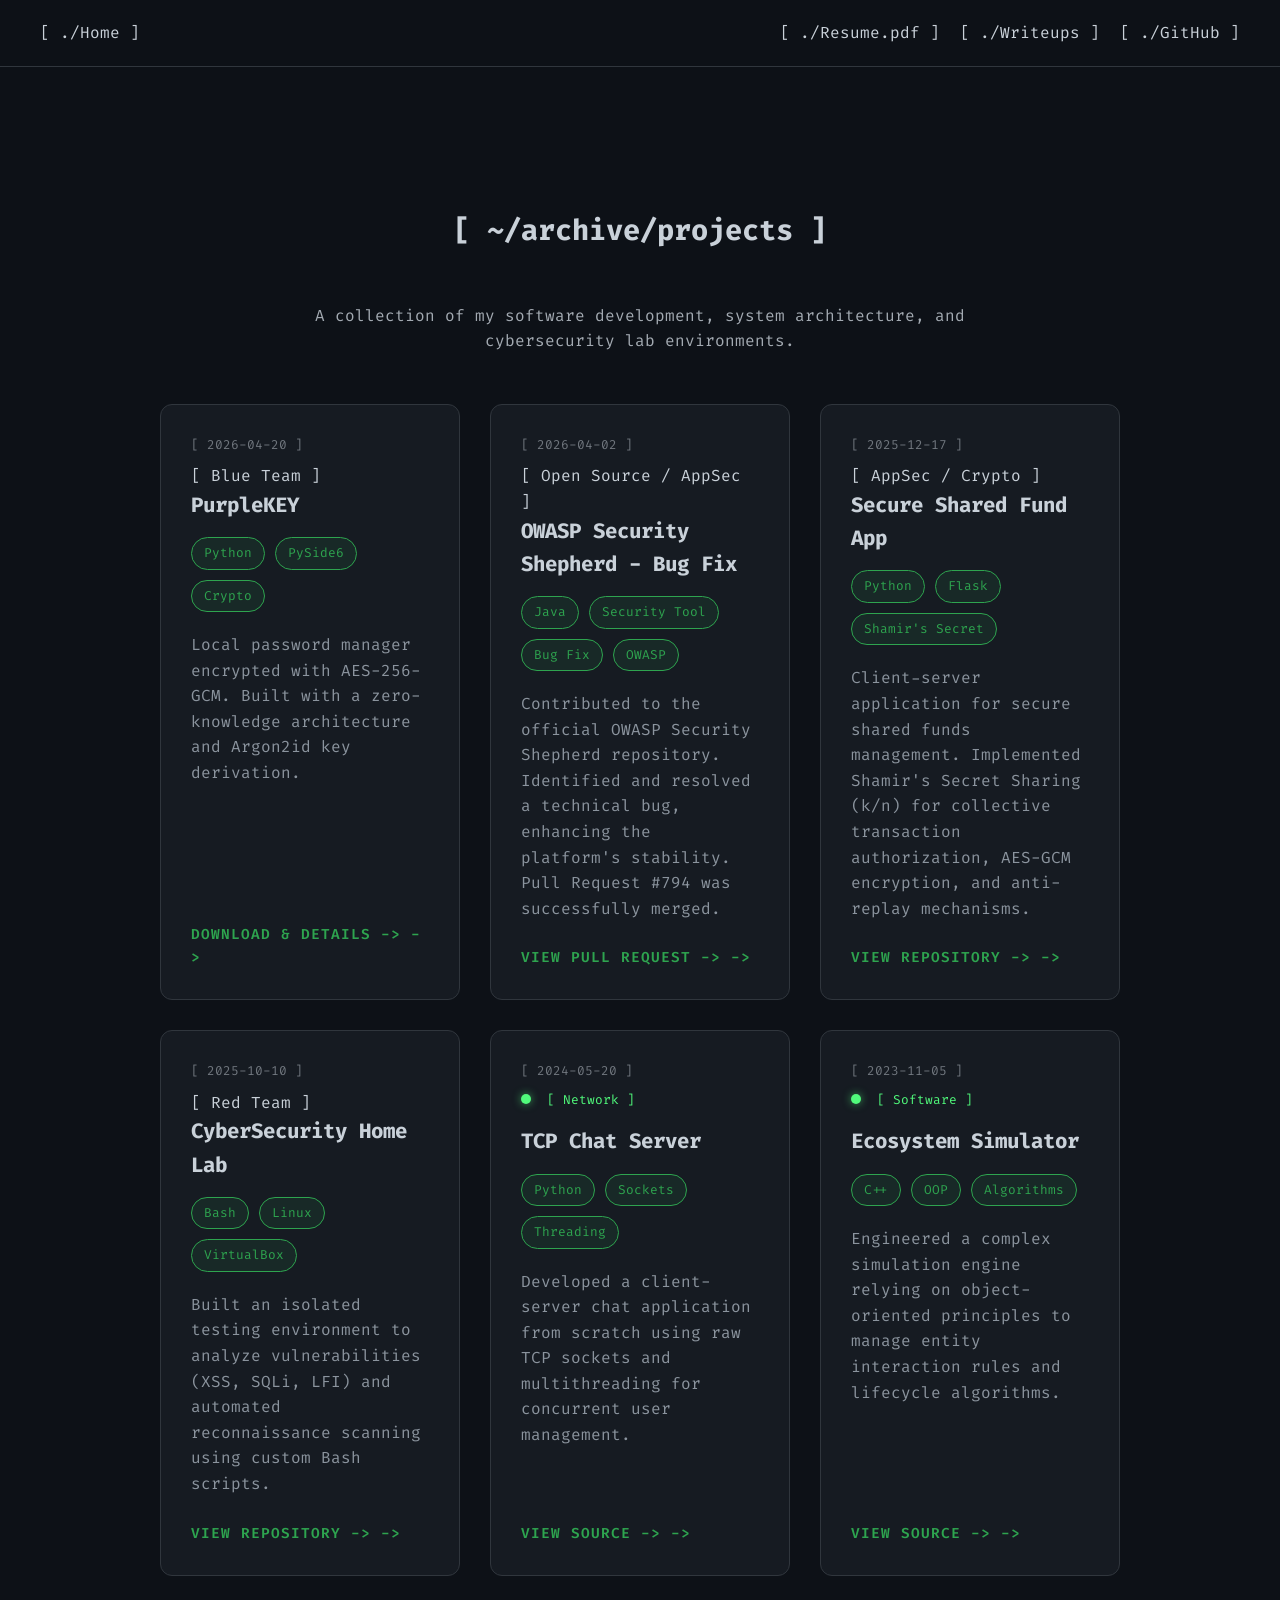
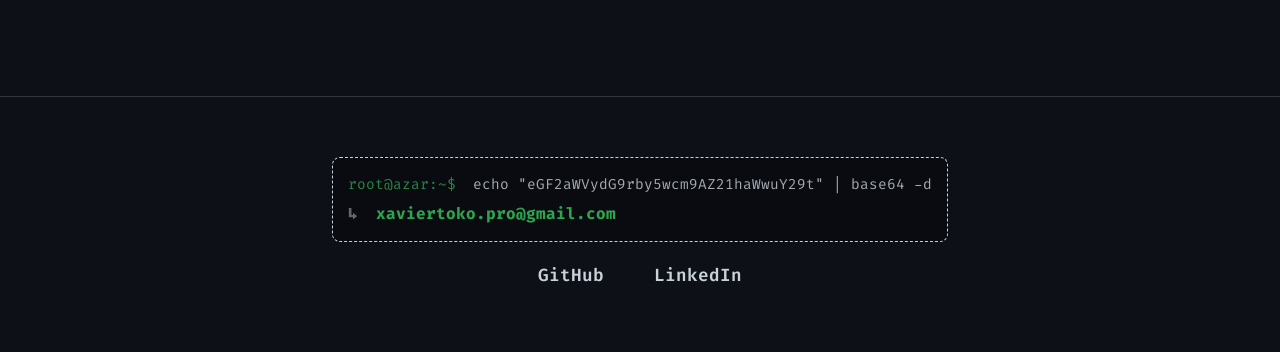
==== projects.html @ 12ae122e "feat: add pages: PurpleKEY + projects" ====
<!DOCTYPE html>
<html lang="en">
<head>
    <meta charset="UTF-8">
    <meta name="viewport" content="width=device-width, initial-scale=1.0">
    <title>Projects Archive | Xavier TOKO-PROUST</title>

    <link href="https://fonts.googleapis.com/css2?family=Fira+Code:wght@300;400;600&display=swap" rel="stylesheet">
    <link rel="stylesheet" href="style.css">
</head>
<body>

    <nav class="navbar">
        <a href="index.html" class="logo">[ ./Home ]</a>
        <ul class="nav-links">
            <li><a href="assets/CV_Xavier_Toko_Proust.pdf" target="_blank">[ ./Resume.pdf ]</a></li>
            <li><a href="writeups.html">[ ./Writeups ]</a></li>
            <li><a href="https://github.com/Azarkovich" target="_blank">[ ./GitHub ]</a></li>
        </ul>
    </nav>

    <section class="container" style="margin-top: 100px;">
        <h1 class="section-title" style="text-align: center;">[ ~/archive/projects ]</h1>
        <p style="text-align: center; margin-bottom: 50px; color: var(--text-color); opacity: 0.8; max-width: 700px; margin-left: auto; margin-right: auto;">
            A collection of my software development, system architecture, and cybersecurity lab environments.
        </p>
        
        <div id="projects-container" class="projects-grid"></div>
    </section>

    <footer id="contact" style="margin-top: 80px;">
        <div class="terminal-contact">
            <p class="cmd-line"><span class="prompt">root@azar:~$</span> echo "eGF2aWVydG9rby5wcm9AZ21haWwuY29t" | base64 -d</p>
            <p class="output-line"><span class="result-arrow">↳</span> <a href="mailto:xaviertoko.pro@gmail.com" class="email-link">xaviertoko.pro@gmail.com</a></p>
        </div>
        <div class="socials">
            <a href="https://github.com/Azarkovich" target="_blank">GitHub</a>
            <a href="https://www.linkedin.com/in/xavier-toko-proust/" target="_blank">LinkedIn</a>
        </div>
    </footer>

    <script src="script.js"></script>
</body>
</html>
---- style.css ----
/* ---------- CONFIGURATION GLOBALE ---------- */
:root {
    /* Palette de couleurs "Dark Mode" */
    --bg-color: #0d1117;        
    --card-bg: #161b22;         
    --text-color: #c9d1d9;      
    --accent-color: #2ea44f;    
    --border-color: #30363d;    
    
    /* Police */
    --font-mono: 'Fira Code', monospace;
}


* {
    margin: 0;
    padding: 0;
    box-sizing: border-box;
}

body {
    background-color: var(--bg-color);
    color: var(--text-color);
    font-family: var(--font-mono);
    line-height: 1.6;
}

/* ---------- CLASSES UTILITAIRES ---------- */
a {
    text-decoration: none;
    color: var(--text-color);
    transition: 0.3s;
}

a:hover {
    color: var(--accent-color); 
}

.container {
    max-width: 1000px;
    margin: 0 auto;
    padding: 40px 20px;
}

/* ---------- STYLE DE LA NAVIGATION ---------- */
.navbar {
    display: flex;
    justify-content: space-between;
    padding: 20px 40px;
    border-bottom: 1px solid var(--border-color);
}

.nav-links {
    list-style: none;
    display: flex;
    gap: 20px;
}

/* ---------- STYLE DU HERO (ACCUEIL) ---------- */
.hero {
    height: 80vh; 
    display: flex;
    align-items: center; 
    justify-content: center; 
    text-align: center;
}

.hero h1 {
    font-size: 3rem;
    margin: 10px 0;
}

.prompt {
    color: #8b949e; 
    font-size: 0.9rem;
}
.user { color: var(--accent-color); }
.path { color: #79c0ff; }

/*  Curseur qui clignote  */
.cursor {
    animation: blink 1s infinite;
    font-weight: bold;
    color: var(--accent-color);
}

@keyframes blink {
    0%, 100% { opacity: 1; }
    50% { opacity: 0; }
}


/* --- SECTION SKILLS (TERMINAL) --- */

/* 1. La fenêtre principale */
.terminal-window {
    background-color: var(--card-bg); 
    border: 1px solid var(--border-color); 
    border-radius: 8px; 
    box-shadow: 0 10px 30px rgba(0, 0, 0, 0.5);
    
    max-width: 700px; 
    margin: 0 auto;   
    overflow: hidden; 
}

/* 2. La barre de titre */
.terminal-header {
    background-color: #21262d; 
    padding: 10px 15px;
    display: flex;
    align-items: center; 
    border-bottom: 1px solid var(--border-color);
}

/* 3. Les petits points de couleur */
.dot {
    height: 12px;
    width: 12px;
    border-radius: 50%;
    display: inline-block;
    margin-right: 8px;
}

.red { background-color: #ff5f56; }
.yellow { background-color: #ffbd2e; }
.green { background-color: #27c93f; }

/* Le titre du fichier au centre */
.terminal-header .title {
    margin-left: auto; 
    margin-right: auto; 
    color: #8b949e;
    font-size: 0.85rem;
}

/* 4. Le corps du terminal */
.terminal-body {
    padding: 20px;
    font-family: var(--font-mono);
    font-size: 1rem;
}

.terminal-body p {
    margin-bottom: 12px; 
}

/* Le prompt */
.cmd {
    color: var(--accent-color);
    font-weight: 600;
    margin-right: 10px;
}


/* --- SECTION PROJETS --- */

.section-title {
    text-align: center;
    margin-bottom: 50px; 
    font-size: 1.8rem;
    color: var(--text-color);
}

.projects-grid {
    display: grid;
    grid-template-columns: repeat(auto-fit, minmax(300px, 1fr));
    gap: 30px; 
}

.card {
    background-color: var(--card-bg);
    border: 1px solid var(--border-color);
    border-radius: 12px; 
    padding: 30px;
    transition: transform 0.3s ease, border-color 0.3s ease;
    
    display: flex;
    flex-direction: column;
}

.card:hover {
    transform: translateY(-7px); 
    border-color: var(--accent-color); 
}

/* 4. Typographie */
.card h3 {
    font-size: 1.3rem;
    margin-bottom: 15px;
    color: var(--text-color);
}

.card p {
    color: #8b949e; 
    margin-bottom: 25px;
    flex-grow: 1; 
}

/* 5. Les Tags  */
.tags {
    display: flex;
    gap: 10px; 
    margin-bottom: 20px;
    flex-wrap: wrap; 
}

.tag {
    font-size: 0.8rem;
    padding: 5px 12px;
    border-radius: 20px; 
    background-color: rgba(46, 164, 79, 0.1); 
    color: var(--accent-color);
    border: 1px solid var(--accent-color);
}

/* 6. Le lien "Bouton" en bas */
.btn-link {
    display: inline-block;
    color: var(--accent-color);
    font-weight: 600;
    text-transform: uppercase; 
    letter-spacing: 1px;
    font-size: 0.9rem;
}


.btn-link::after {
    content: ' ->'; 
    transition: margin-left 0.3s ease;
}

.btn-link:hover::after {
    margin-left: 8px; 
}

/* --- FOOTER --- */
footer {
    text-align: center;
    padding: 60px 20px;
    margin-top: 60px;
    border-top: 1px solid var(--border-color); 
    color: #8b949e;
    font-size: 0.9rem;
}

/* Conteneur style terminal */
.terminal-contact {
    background-color: rgba(0, 0, 0, 0.3);
    padding: 15px;
    border-radius: 8px;
    border: 1px dashed var(--text-color); 
    display: inline-block;
    margin-bottom: 20px;
    text-align: left;
    font-family: 'Fira Code', monospace;
}

/* La ligne de commande */
.cmd-line {
    margin: 0 0 5px 0;
    font-size: 0.9rem;
    color: var(--text-color);
    opacity: 0.8;
}

.prompt {
    color: var(--accent-color); 
    margin-right: 8px;
}

/* Le résultat  */
.output-line {
    margin: 0;
    font-size: 1rem;
    font-weight: bold;
}

.result-arrow {
    color: #666; 
    margin-right: 8px;
    user-select: none;
}

.email-link {
    color: var(--accent-color);
    text-decoration: none;
    transition: 0.3s;
}

.email-link:hover {
    text-decoration: underline;
    text-shadow: 0 0 8px var(--accent-color);
}


/* --- SOCIALS  --- */
.socials {
    display: flex;
    justify-content: center;
    gap: 50px;
}

.socials a {
    color: var(--text-color);
    text-decoration: none;
    font-weight: 600;
    font-size: 1.1rem;
    transition: 0.3s;
    border-bottom: 2px solid transparent;
}

.socials a:hover {
    color: var(--accent-color);
    border-bottom: 2px solid var(--accent-color);
}


/* --- SEE-MORE SECTION  --- */
.see-more-container {
    display: flex;
    justify-content: center;
    align-items: center;
    width: 100%; 
    margin-top: 50px;
    margin-bottom: 30px;
}

/* --- BOUTON TERMINAL --- */
.btn-terminal {
    display: inline-block;
    padding: 10px 18px; 
    color: var(--accent-color);
    border: 1px solid var(--text-color); 
    border-radius: 4px;
    background: transparent;
    text-decoration: none;
    font-family: 'Fira Code', monospace;
    font-size: 0.9rem; 
    transition: all 0.2s ease;
    opacity: 0.8; 
}

.btn-terminal:hover {
    border-color: var(--accent-color);
    color: var(--accent-color);
    background: rgba(0, 255, 0, 0.05); 
    opacity: 1;
}


/* --- DATES & BADGE NEW --- */
.card-date {
    font-family: 'Fira Code', monospace;
    font-size: 0.8rem;
    color: var(--text-color);
    opacity: 0.5;
    margin-bottom: 8px;
    display: block;
}

/* La pastille NEW (Style Orange/Warning) */
.badge-new {
    display: inline-block;
    background-color: #ffb86c;
    color: #282a36; 
    padding: 2px 6px;
    border-radius: 4px;
    font-size: 0.65rem;
    font-weight: 800;
    letter-spacing: 1px;
    margin-left: 10px;
    vertical-align: middle; 
    animation: pulse-border-new 2s infinite;
    border: none; 
}

/* Animation de pulsation Orange */
@keyframes pulse-border-new {
    0% { box-shadow: 0 0 0 0 rgba(255, 184, 108, 0.7); }
    70% { box-shadow: 0 0 0 5px rgba(255, 184, 108, 0); }
    100% { box-shadow: 0 0 0 0 rgba(255, 184, 108, 0); }
}

/* --- RESPONSIVE MOBILE  --- */

@media screen and (max-width: 768px) {
    .navbar {
        flex-direction: column;
        align-items: center;
        padding: 20px 10px;
        height: auto; 
    }

    .nav-links {
        flex-direction: column; 
        gap: 15px;              
        margin-top: 15px;       
        width: 100%;
        text-align: center;
    }

    .nav-links a, .logo {
        font-size: 1rem; 
        display: block; 
        padding: 5px;   
    }
    
    .hero {
        padding-top: 20px;
    }
}
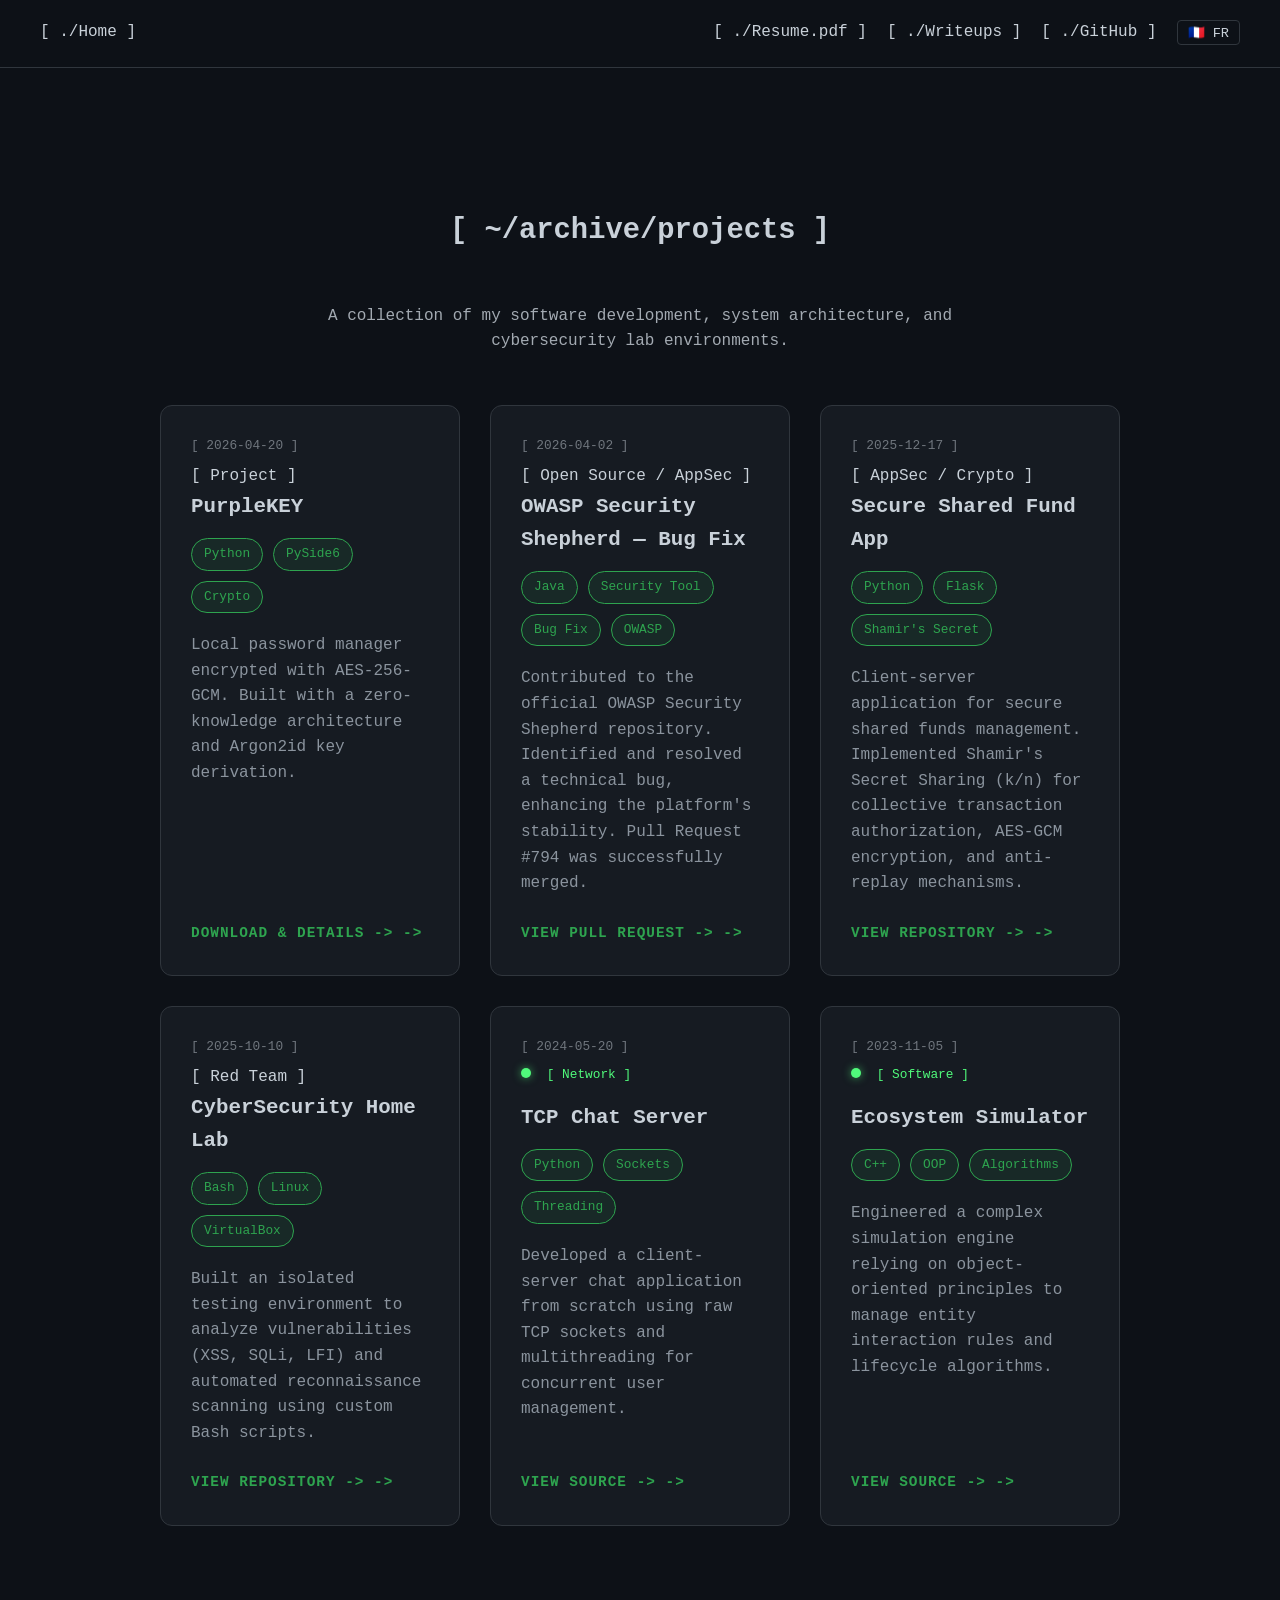
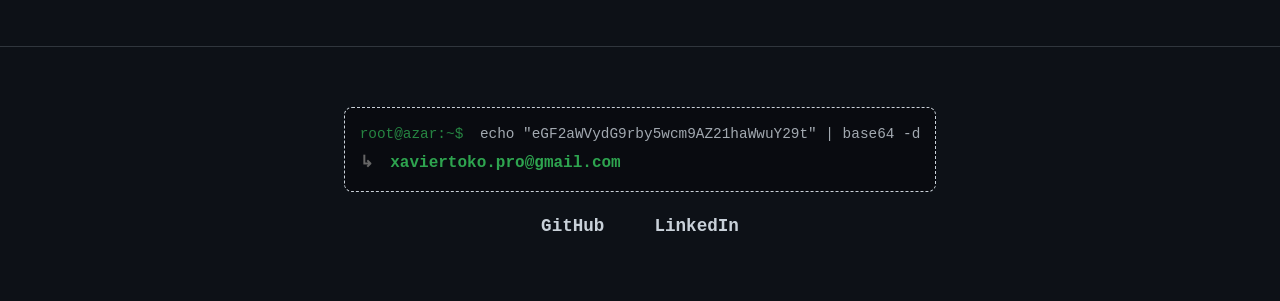
==== commit 6bd5d2da: "feat: add french translation" ====
--- a/projects.html
+++ b/projects.html
@@ -5,23 +5,36 @@
     <meta name="viewport" content="width=device-width, initial-scale=1.0">
     <title>Projects Archive | Xavier TOKO-PROUST</title>
 
+    <!-- SECURITY LAYER -->
+    <meta http-equiv="Content-Security-Policy"
+    content="default-src 'self';
+             script-src 'self' https://gc.zgo.at;
+             style-src 'self' 'unsafe-inline' https://fonts.googleapis.com;
+             font-src https://fonts.gstatic.com;
+             img-src 'self';
+             connect-src 'self' https://azarkovich.goatcounter.com;
+             frame-ancestors 'none';
+             base-uri 'self';
+             form-action 'self';">
+
     <link href="https://fonts.googleapis.com/css2?family=Fira+Code:wght@300;400;600&display=swap" rel="stylesheet">
     <link rel="stylesheet" href="style.css">
 </head>
 <body>
 
     <nav class="navbar">
-        <a href="index.html" class="logo">[ ./Home ]</a>
+        <a href="index.html" class="logo" data-i18n="nav.home">[ ./Home ]</a>
         <ul class="nav-links">
-            <li><a href="assets/CV_Xavier_Toko_Proust.pdf" target="_blank">[ ./Resume.pdf ]</a></li>
-            <li><a href="writeups.html">[ ./Writeups ]</a></li>
-            <li><a href="https://github.com/Azarkovich" target="_blank">[ ./GitHub ]</a></li>
+            <li><a href="assets/CV.pdf" target="_blank" data-i18n="nav.resume">[ ./Resume.pdf ]</a></li>
+            <li><a href="writeups.html" data-i18n="nav.writeups">[ ./Writeups ]</a></li>
+            <li><a href="https://github.com/Azarkovich" target="_blank" data-i18n="nav.github">[ ./GitHub ]</a></li>
         </ul>
     </nav>
 
     <section class="container" style="margin-top: 100px;">
-        <h1 class="section-title" style="text-align: center;">[ ~/archive/projects ]</h1>
-        <p style="text-align: center; margin-bottom: 50px; color: var(--text-color); opacity: 0.8; max-width: 700px; margin-left: auto; margin-right: auto;">
+        <h1 class="section-title" style="text-align: center;" data-i18n="archive.projects.title">[ ~/archive/projects ]</h1>
+        <p style="text-align: center; margin-bottom: 50px; color: var(--text-color); opacity: 0.8; max-width: 700px; margin-left: auto; margin-right: auto;"
+           data-i18n="archive.projects.desc">
             A collection of my software development, system architecture, and cybersecurity lab environments.
         </p>
         
@@ -39,6 +52,10 @@
         </div>
     </footer>
 
+    <script data-goatcounter="https://azarkovich.goatcounter.com/count"
+        async src="//gc.zgo.at/count.js"></script>
+
     <script src="script.js"></script>
+    <script src="i18n.js"></script>
 </body>
 </html>
